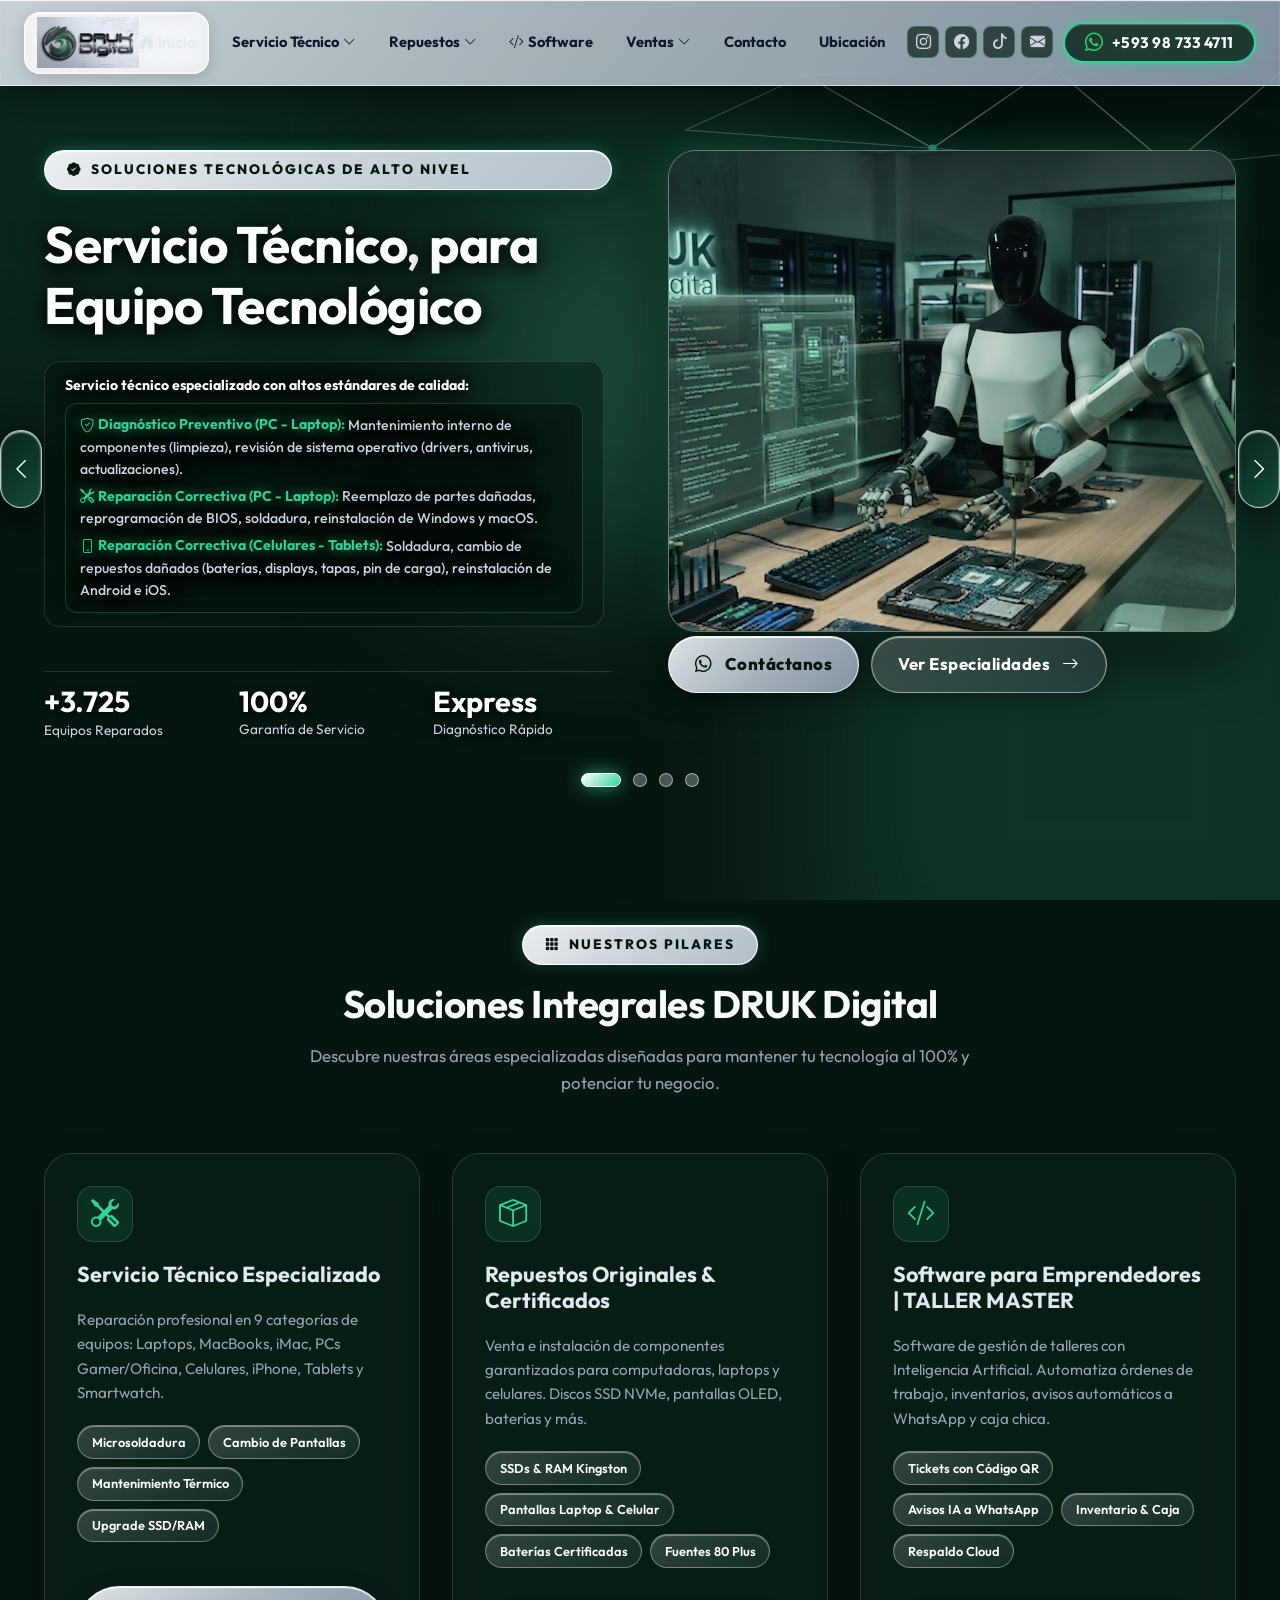
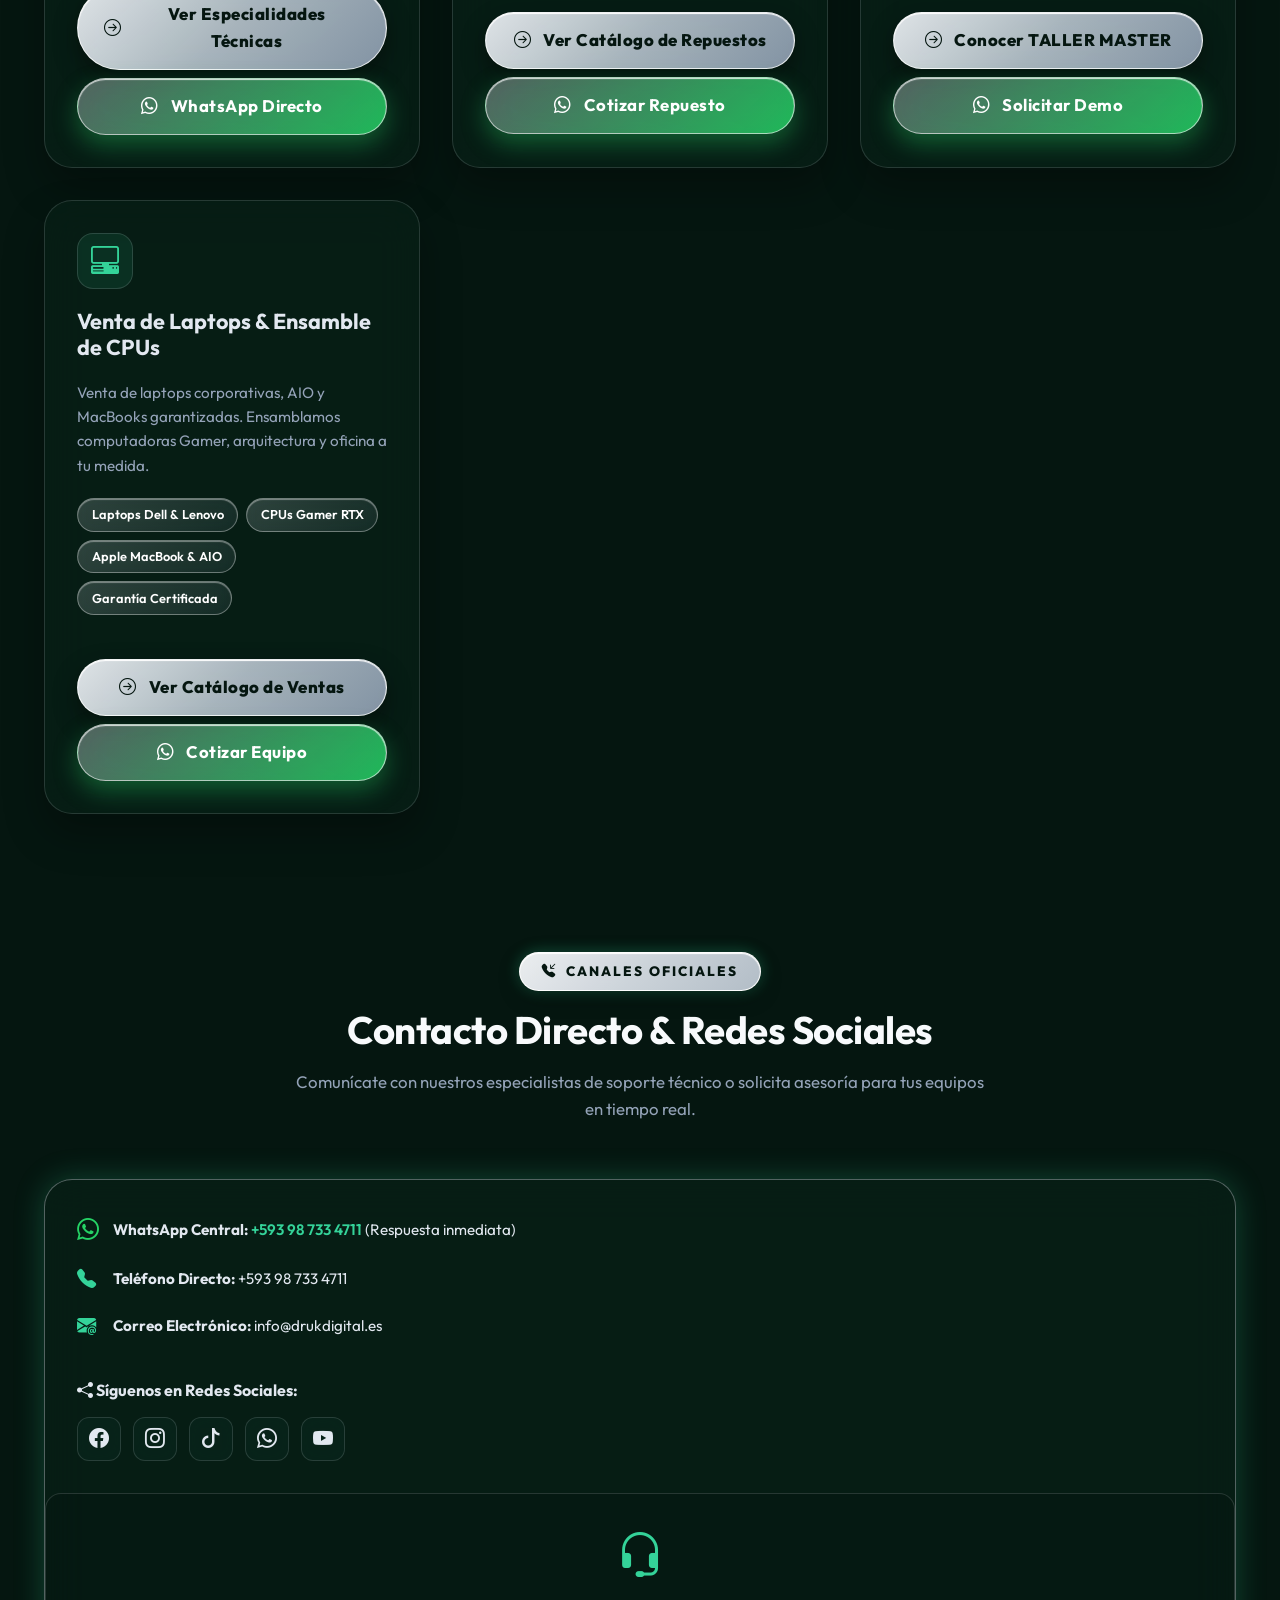
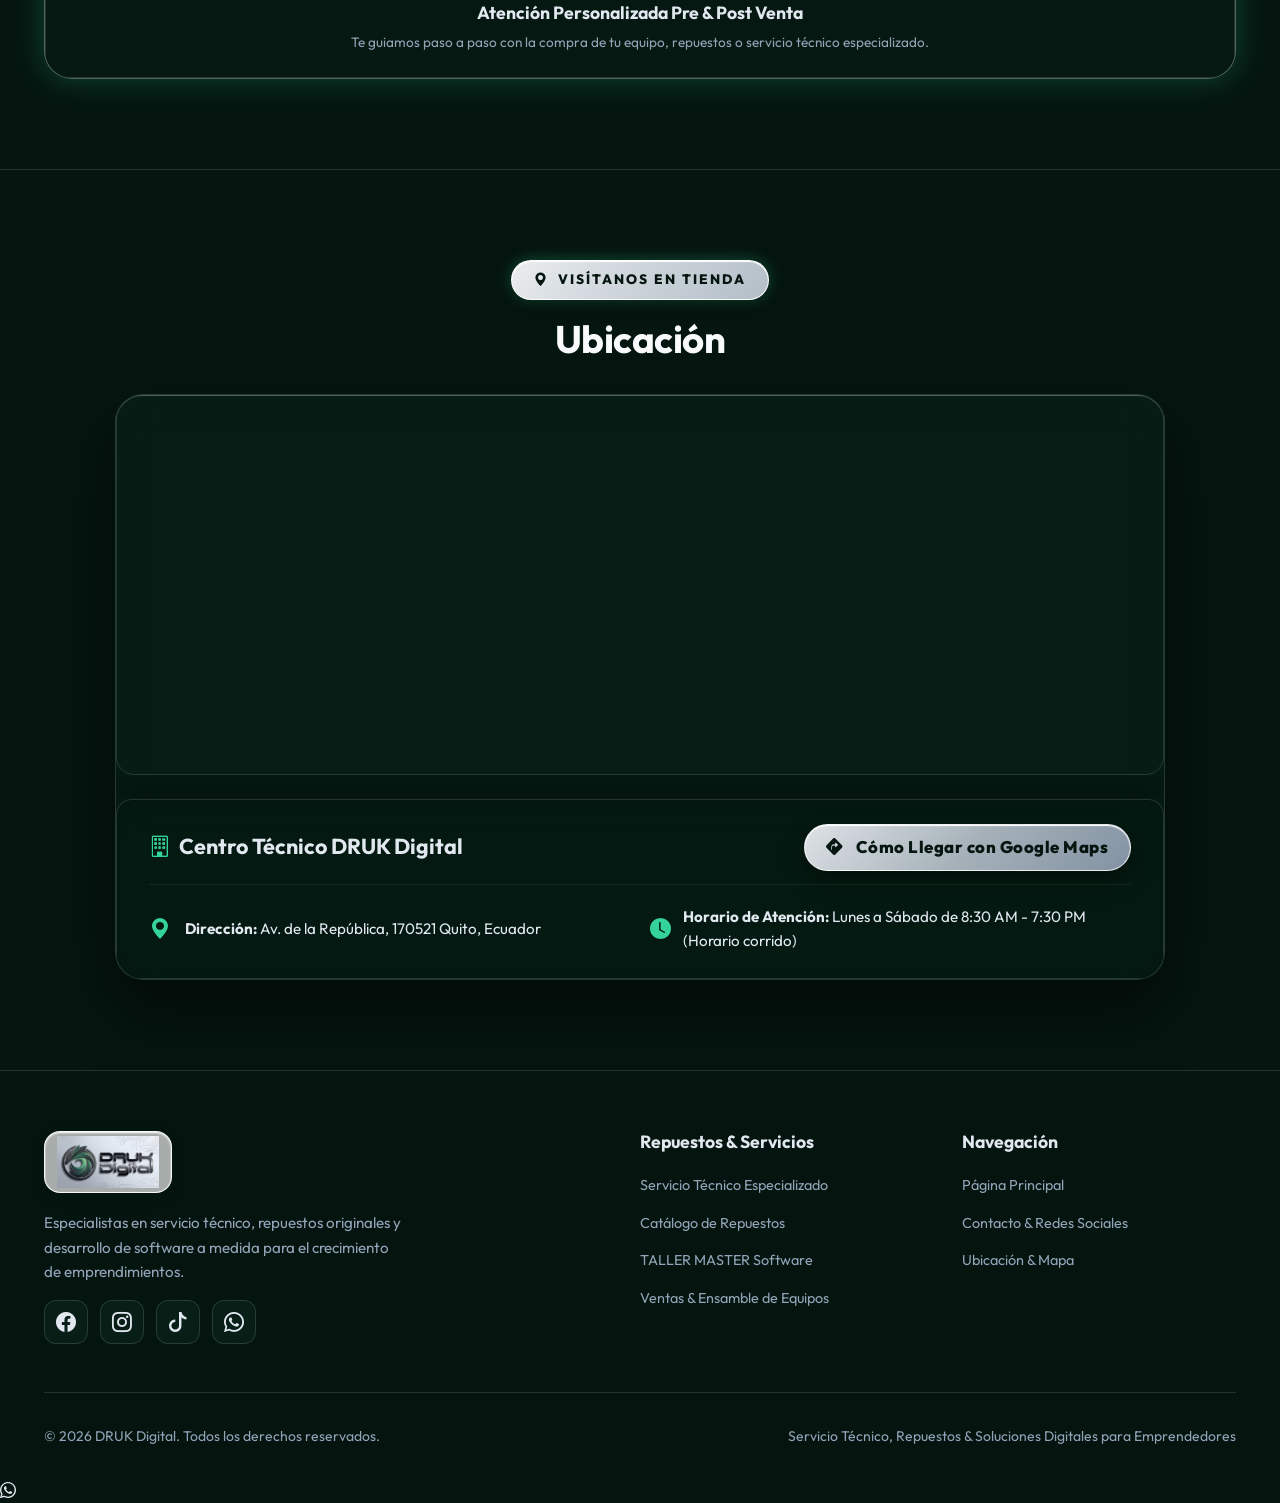
==== contacto.html @ b8a334b5 "Rediseño multipágina: páginas independientes de servicio técnico, repuestos, software y ventas, opti" ====
<!DOCTYPE html>
<html lang="es">
<head>
  <meta charset="UTF-8">
  <meta http-equiv="refresh" content="0; url=index.html#contacto">
  <title>Redirigiendo a Contacto | DRUK Digital</title>
  <script>
    window.location.replace("index.html#contacto");
  </script>
</head>
<body style="background: #051610; color: #ffffff; font-family: sans-serif; display: flex; align-items: center; justify-content: center; height: 100vh;">
  <p>Redirigiendo a <a href="index.html#contacto" style="color: #34d399;">Contacto & Cotizador DRUK Digital</a>...</p>
</body>
</html>
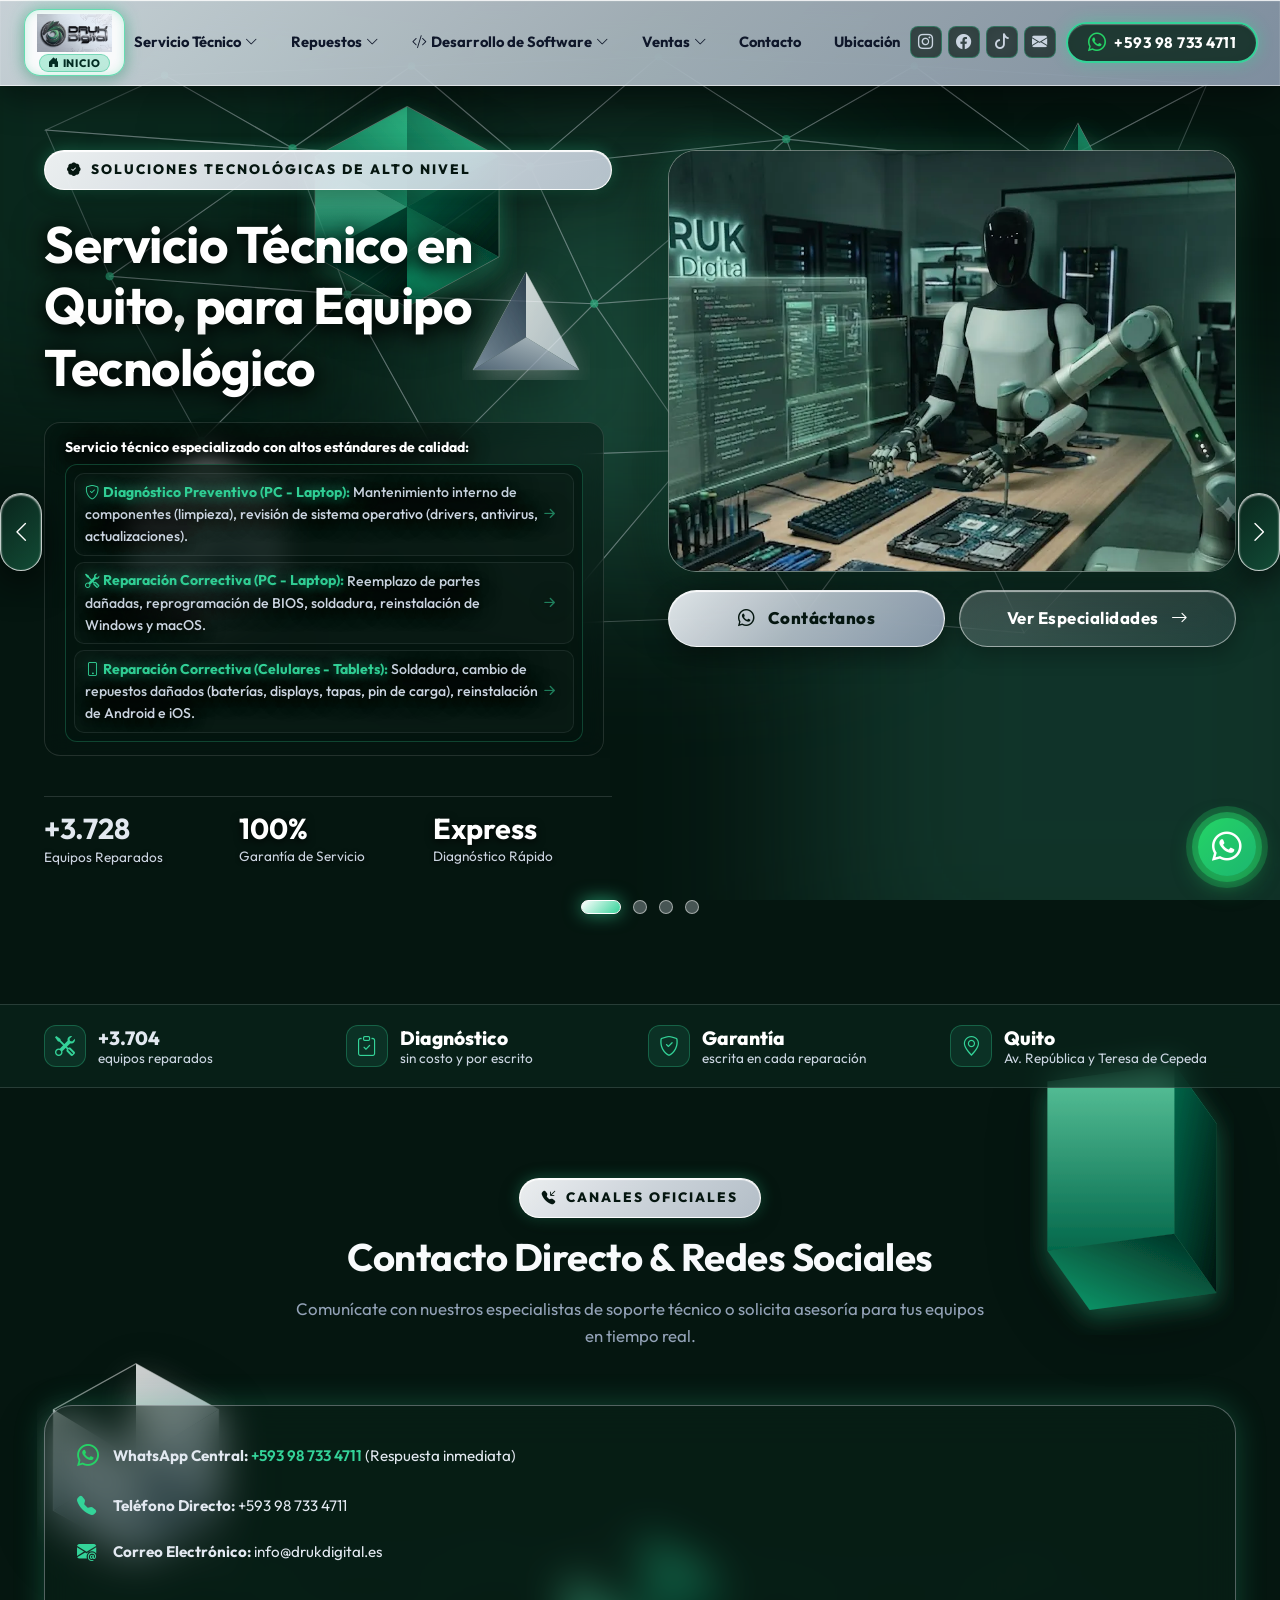
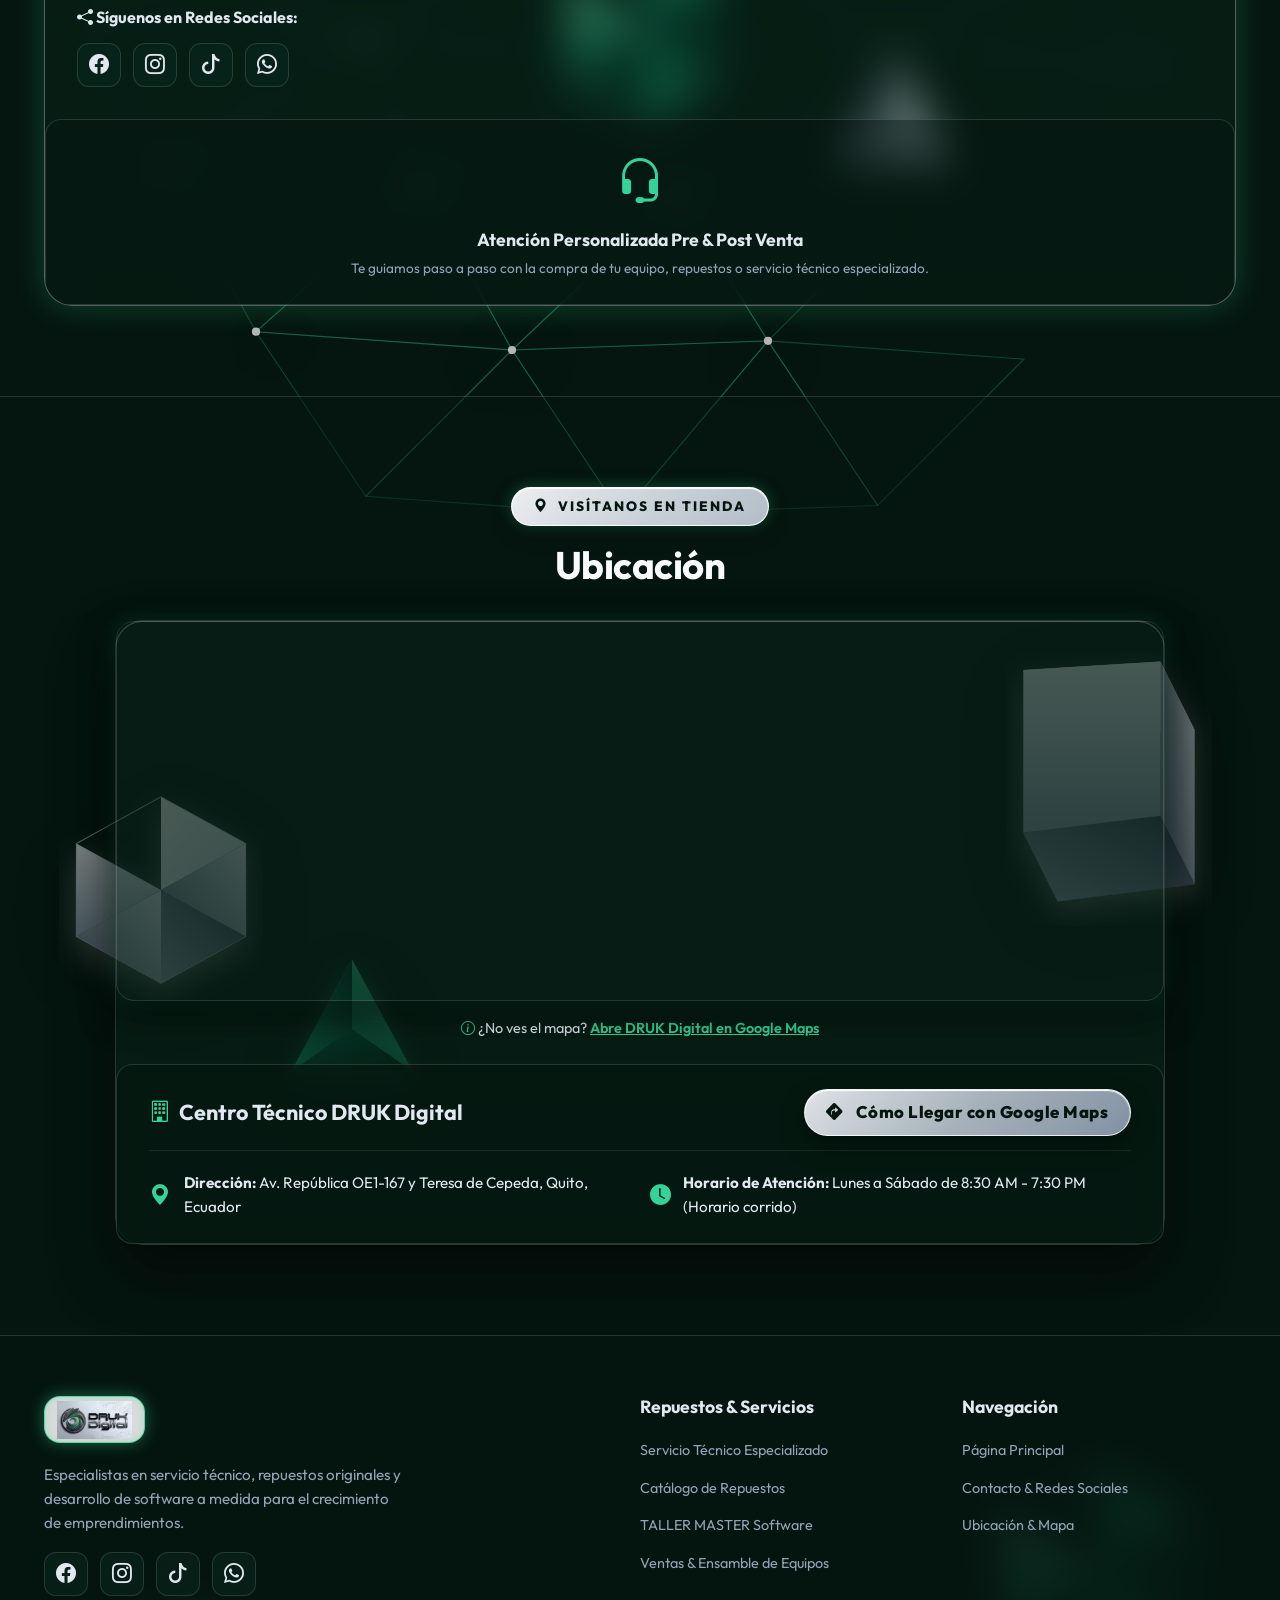
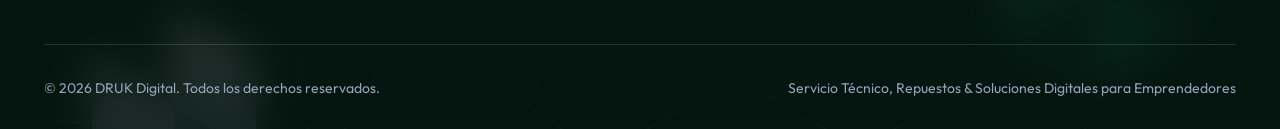
==== commit 0c24f701: "SEO, contador 3792 y medición" ====
--- a/contacto.html
+++ b/contacto.html
@@ -2,6 +2,8 @@
 <html lang="es">
 <head>
   <meta charset="UTF-8">
+  <meta name="robots" content="noindex, follow">
+  <link rel="canonical" href="https://www.drukdigital.es/#contacto">
   <meta http-equiv="refresh" content="0; url=index.html#contacto">
   <title>Redirigiendo a Contacto | DRUK Digital</title>
   <script>
